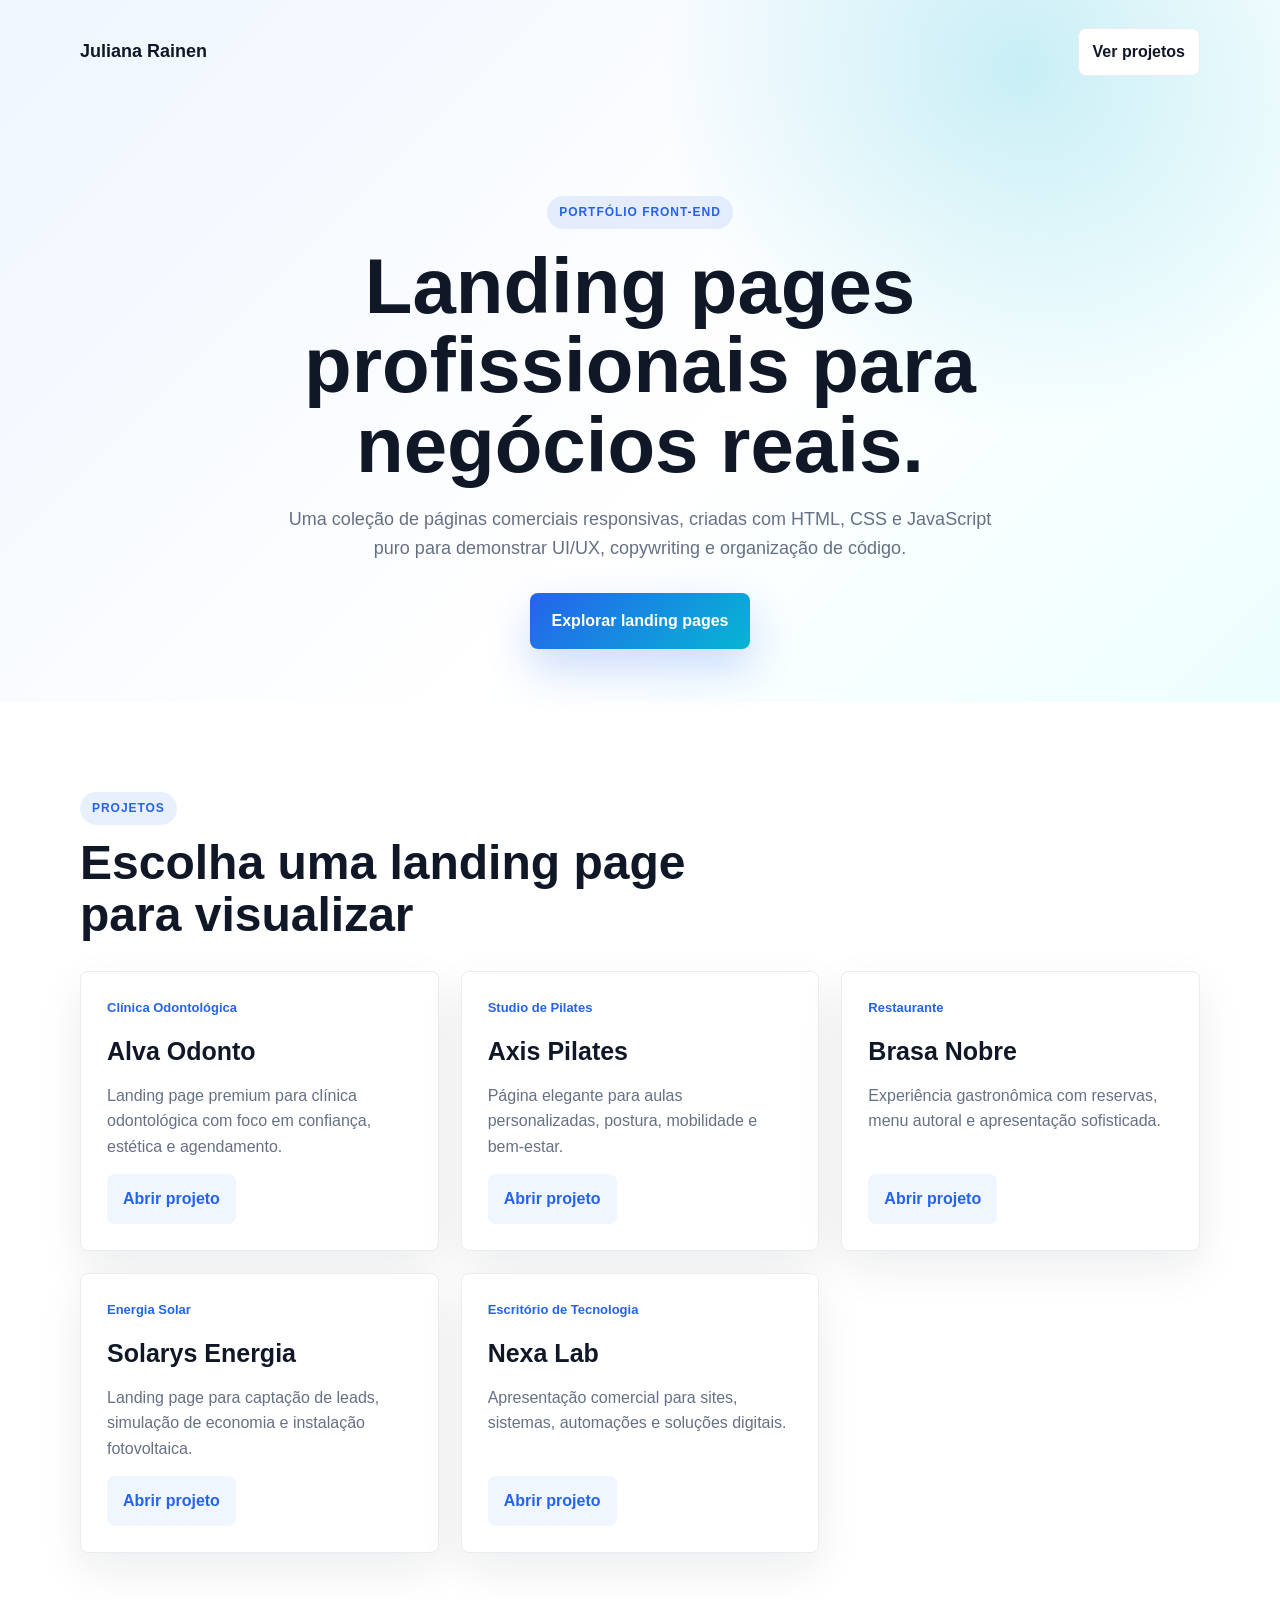
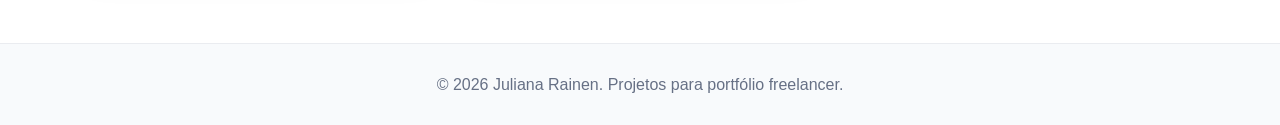
==== index.html @ 7afb49ec "feat: adiciona pagina inicial para deploy no netlify" ====
<!DOCTYPE html>
<html lang="pt-BR">
<head>
    <meta charset="UTF-8">
    <meta name="viewport" content="width=device-width, initial-scale=1.0">
    <title>Landing Pages | Portfólio Juliana Rainen</title>
    <meta name="description" content="Coleção de landing pages comerciais criadas para o portfólio de Juliana Rainen.">
    <meta name="keywords" content="landing pages, portfólio, freelancer, HTML, CSS, JavaScript, Juliana Rainen">
    <meta property="og:title" content="Landing Pages | Portfólio Juliana Rainen">
    <meta property="og:description" content="Projetos de landing pages profissionais para diferentes nichos.">
    <meta property="og:type" content="website">
    <link rel="stylesheet" href="./portfolio.css">
</head>
<body>
    <header class="hero">
        <nav class="nav">
            <a class="brand" href="./index.html">Juliana Rainen</a>
            <a class="nav-link" href="#projetos">Ver projetos</a>
        </nav>

        <div class="hero-content">
            <span class="tag">Portfólio Front-End</span>
            <h1>Landing pages profissionais para negócios reais.</h1>
            <p>Uma coleção de páginas comerciais responsivas, criadas com HTML, CSS e JavaScript puro para demonstrar UI/UX, copywriting e organização de código.</p>
            <a class="button" href="#projetos">Explorar landing pages</a>
        </div>
    </header>

    <main>
        <section class="section" id="projetos">
            <div class="section-heading">
                <span class="tag">Projetos</span>
                <h2>Escolha uma landing page para visualizar</h2>
            </div>

            <div class="grid">
                <article class="card">
                    <span>Clínica Odontológica</span>
                    <h3>Alva Odonto</h3>
                    <p>Landing page premium para clínica odontológica com foco em confiança, estética e agendamento.</p>
                    <a href="./clinica-odontologica/">Abrir projeto</a>
                </article>

                <article class="card">
                    <span>Studio de Pilates</span>
                    <h3>Axis Pilates</h3>
                    <p>Página elegante para aulas personalizadas, postura, mobilidade e bem-estar.</p>
                    <a href="./studio-pilates/">Abrir projeto</a>
                </article>

                <article class="card">
                    <span>Restaurante</span>
                    <h3>Brasa Nobre</h3>
                    <p>Experiência gastronômica com reservas, menu autoral e apresentação sofisticada.</p>
                    <a href="./restaurante/">Abrir projeto</a>
                </article>

                <article class="card">
                    <span>Energia Solar</span>
                    <h3>Solarys Energia</h3>
                    <p>Landing page para captação de leads, simulação de economia e instalação fotovoltaica.</p>
                    <a href="./energia-solar/">Abrir projeto</a>
                </article>

                <article class="card">
                    <span>Escritório de Tecnologia</span>
                    <h3>Nexa Lab</h3>
                    <p>Apresentação comercial para sites, sistemas, automações e soluções digitais.</p>
                    <a href="./escritorio-tecnologia/">Abrir projeto</a>
                </article>
            </div>
        </section>
    </main>

    <footer class="footer">
        <p>© 2026 Juliana Rainen. Projetos para portfólio freelancer.</p>
    </footer>
</body>
</html>
---- portfolio.css ----
:root {
    --dark: #101828;
    --muted: #667085;
    --line: #eaecf0;
    --soft: #f8fafc;
    --primary: #2563eb;
    --secondary: #06b6d4;
    --white: #ffffff;
}

* {
    box-sizing: border-box;
    margin: 0;
    padding: 0;
}

html {
    scroll-behavior: smooth;
}

body {
    font-family: Arial, Helvetica, sans-serif;
    color: var(--dark);
    background: var(--white);
    line-height: 1.6;
}

a {
    color: inherit;
    text-decoration: none;
}

.hero {
    min-height: 78vh;
    padding: 28px;
    background:
        radial-gradient(circle at 80% 10%, rgba(6, 182, 212, .22), transparent 30%),
        linear-gradient(135deg, #eff6ff 0%, #ffffff 58%, #ecfeff 100%);
}

.nav {
    width: min(1120px, 100%);
    margin: 0 auto;
    display: flex;
    justify-content: space-between;
    align-items: center;
}

.brand {
    font-weight: 900;
    font-size: 18px;
}

.nav-link,
.button,
.card a {
    display: inline-flex;
    align-items: center;
    justify-content: center;
    border-radius: 8px;
    font-weight: 800;
}

.nav-link {
    padding: 10px 14px;
    background: var(--white);
    border: 1px solid var(--line);
}

.hero-content {
    width: min(920px, 100%);
    margin: 120px auto 0;
    text-align: center;
}

.tag {
    display: inline-flex;
    padding: 7px 12px;
    border-radius: 999px;
    color: var(--primary);
    background: rgba(37, 99, 235, .1);
    font-size: 12px;
    font-weight: 900;
    text-transform: uppercase;
    letter-spacing: .08em;
}

h1 {
    max-width: 850px;
    margin: 18px auto 20px;
    font-size: clamp(42px, 7vw, 78px);
    line-height: 1.02;
    letter-spacing: 0;
}

.hero-content p {
    max-width: 720px;
    margin: 0 auto 30px;
    color: var(--muted);
    font-size: 18px;
}

.button {
    padding: 15px 22px;
    color: var(--white);
    background: linear-gradient(135deg, var(--primary), var(--secondary));
    box-shadow: 0 18px 44px rgba(37, 99, 235, .24);
    transition: transform .2s ease;
}

.button:hover,
.card:hover {
    transform: translateY(-4px);
}

.section {
    width: min(1120px, calc(100% - 32px));
    margin: 0 auto;
    padding: 90px 0;
}

.section-heading {
    max-width: 720px;
    margin-bottom: 30px;
}

.section-heading h2 {
    margin-top: 12px;
    font-size: clamp(30px, 4vw, 48px);
    line-height: 1.08;
}

.grid {
    display: grid;
    grid-template-columns: repeat(3, 1fr);
    gap: 22px;
}

.card {
    min-height: 280px;
    display: flex;
    flex-direction: column;
    align-items: flex-start;
    padding: 26px;
    border: 1px solid var(--line);
    border-radius: 8px;
    background: var(--white);
    box-shadow: 0 16px 44px rgba(16, 24, 40, .08);
    transition: transform .2s ease, box-shadow .2s ease;
}

.card:hover {
    box-shadow: 0 24px 70px rgba(16, 24, 40, .14);
}

.card span {
    color: var(--primary);
    font-size: 13px;
    font-weight: 900;
}

.card h3 {
    margin: 12px 0;
    font-size: 25px;
}

.card p {
    color: var(--muted);
}

.card a {
    margin-top: auto;
    padding: 12px 16px;
    color: var(--primary);
    background: #eff6ff;
}

.footer {
    padding: 28px 16px;
    color: var(--muted);
    text-align: center;
    border-top: 1px solid var(--line);
    background: var(--soft);
}

@media (max-width: 900px) {
    .grid {
        grid-template-columns: repeat(2, 1fr);
    }
}

@media (max-width: 620px) {
    .hero {
        min-height: auto;
        padding: 22px 16px 72px;
    }

    .nav {
        align-items: flex-start;
        gap: 14px;
        flex-direction: column;
    }

    .hero-content {
        margin-top: 76px;
        text-align: left;
    }

    .hero-content p {
        margin-left: 0;
    }

    .grid {
        grid-template-columns: 1fr;
    }
}
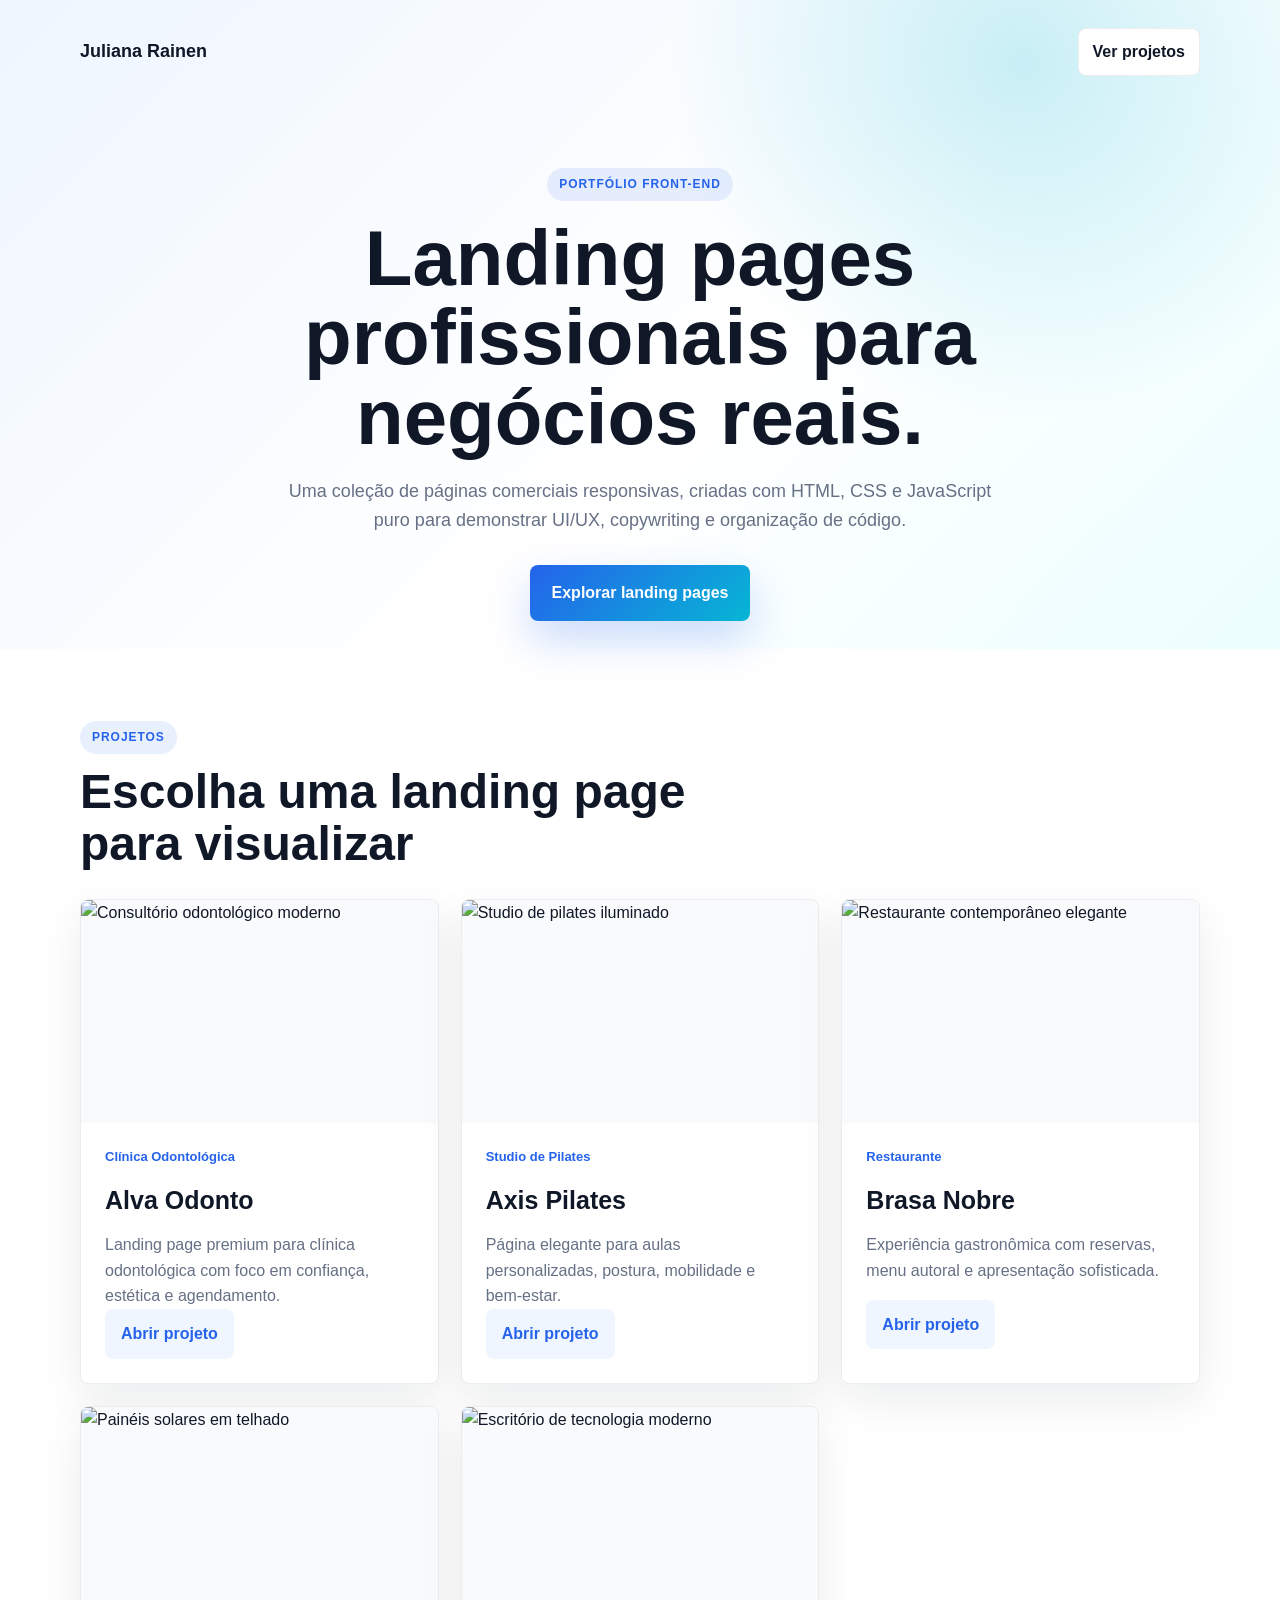
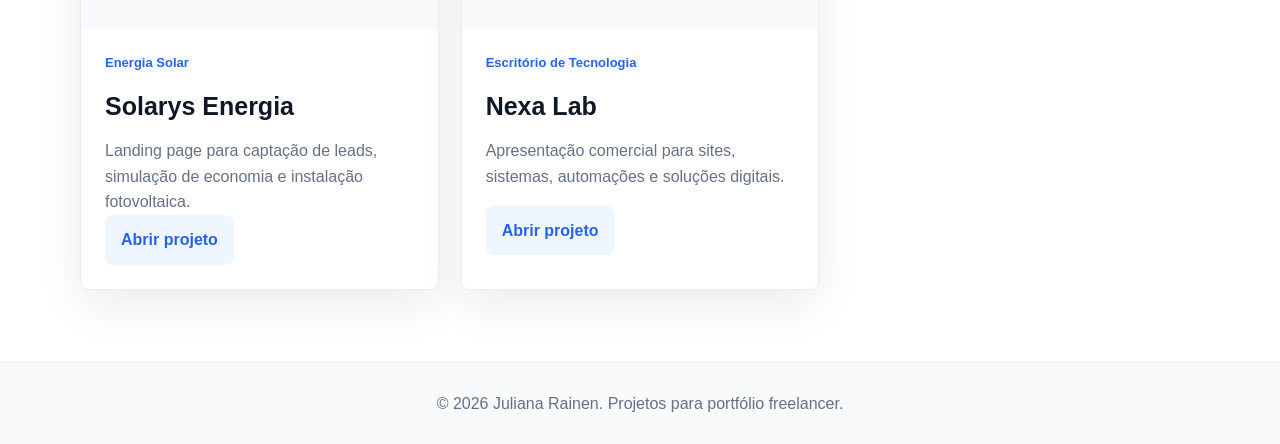
==== commit d908d659: "Adiciona imagens aos modelos de landing pages" ====
--- a/index.html
+++ b/index.html
@@ -35,38 +35,63 @@
 
             <div class="grid">
                 <article class="card">
-                    <span>Clínica Odontológica</span>
-                    <h3>Alva Odonto</h3>
-                    <p>Landing page premium para clínica odontológica com foco em confiança, estética e agendamento.</p>
-                    <a href="./clinica-odontologica/">Abrir projeto</a>
+                    <div class="card-media">
+                        <img src="https://images.unsplash.com/photo-1606811971618-4486d14f3f99?auto=format&fit=crop&w=900&q=80" alt="Consultório odontológico moderno">
+                    </div>
+                    <div class="card-body">
+                        <span>Clínica Odontológica</span>
+                        <h3>Alva Odonto</h3>
+                        <p>Landing page premium para clínica odontológica com foco em confiança, estética e agendamento.</p>
+                        <a href="./clinica-odontologica/">Abrir projeto</a>
+                    </div>
                 </article>
 
                 <article class="card">
-                    <span>Studio de Pilates</span>
-                    <h3>Axis Pilates</h3>
-                    <p>Página elegante para aulas personalizadas, postura, mobilidade e bem-estar.</p>
-                    <a href="./studio-pilates/">Abrir projeto</a>
+                    <div class="card-media">
+                        <img src="https://images.unsplash.com/photo-1518611012118-696072aa579a?auto=format&fit=crop&w=900&q=80" alt="Studio de pilates iluminado">
+                    </div>
+                    <div class="card-body">
+                        <span>Studio de Pilates</span>
+                        <h3>Axis Pilates</h3>
+                        <p>Página elegante para aulas personalizadas, postura, mobilidade e bem-estar.</p>
+                        <a href="./studio-pilates/">Abrir projeto</a>
+                    </div>
                 </article>
 
                 <article class="card">
-                    <span>Restaurante</span>
-                    <h3>Brasa Nobre</h3>
-                    <p>Experiência gastronômica com reservas, menu autoral e apresentação sofisticada.</p>
-                    <a href="./restaurante/">Abrir projeto</a>
+                    <div class="card-media">
+                        <img src="https://images.unsplash.com/photo-1517248135467-4c7edcad34c4?auto=format&fit=crop&w=900&q=80" alt="Restaurante contemporâneo elegante">
+                    </div>
+                    <div class="card-body">
+                        <span>Restaurante</span>
+                        <h3>Brasa Nobre</h3>
+                        <p>Experiência gastronômica com reservas, menu autoral e apresentação sofisticada.</p>
+                        <a href="./restaurante/">Abrir projeto</a>
+                    </div>
                 </article>
 
                 <article class="card">
-                    <span>Energia Solar</span>
-                    <h3>Solarys Energia</h3>
-                    <p>Landing page para captação de leads, simulação de economia e instalação fotovoltaica.</p>
-                    <a href="./energia-solar/">Abrir projeto</a>
+                    <div class="card-media">
+                        <img src="https://images.unsplash.com/photo-1509391366360-2e959784a276?auto=format&fit=crop&w=900&q=80" alt="Painéis solares em telhado">
+                    </div>
+                    <div class="card-body">
+                        <span>Energia Solar</span>
+                        <h3>Solarys Energia</h3>
+                        <p>Landing page para captação de leads, simulação de economia e instalação fotovoltaica.</p>
+                        <a href="./energia-solar/">Abrir projeto</a>
+                    </div>
                 </article>
 
                 <article class="card">
-                    <span>Escritório de Tecnologia</span>
-                    <h3>Nexa Lab</h3>
-                    <p>Apresentação comercial para sites, sistemas, automações e soluções digitais.</p>
-                    <a href="./escritorio-tecnologia/">Abrir projeto</a>
+                    <div class="card-media">
+                        <img src="https://images.unsplash.com/photo-1497366754035-f200968a6e72?auto=format&fit=crop&w=900&q=80" alt="Escritório de tecnologia moderno">
+                    </div>
+                    <div class="card-body">
+                        <span>Escritório de Tecnologia</span>
+                        <h3>Nexa Lab</h3>
+                        <p>Apresentação comercial para sites, sistemas, automações e soluções digitais.</p>
+                        <a href="./escritorio-tecnologia/">Abrir projeto</a>
+                    </div>
                 </article>
             </div>
         </section>
--- a/portfolio.css
+++ b/portfolio.css
@@ -31,7 +31,7 @@
 }
 
 .hero {
-    min-height: 78vh;
+    min-height: 68vh;
     padding: 28px;
     background:
         radial-gradient(circle at 80% 10%, rgba(6, 182, 212, .22), transparent 30%),
@@ -69,7 +69,7 @@
 
 .hero-content {
     width: min(920px, 100%);
-    margin: 120px auto 0;
+    margin: 92px auto 0;
     text-align: center;
 }
 
@@ -116,7 +116,7 @@
 .section {
     width: min(1120px, calc(100% - 32px));
     margin: 0 auto;
-    padding: 90px 0;
+    padding: 72px 0;
 }
 
 .section-heading {
@@ -141,16 +141,43 @@
     display: flex;
     flex-direction: column;
     align-items: flex-start;
-    padding: 26px;
     border: 1px solid var(--line);
     border-radius: 8px;
     background: var(--white);
     box-shadow: 0 16px 44px rgba(16, 24, 40, .08);
+    overflow: hidden;
     transition: transform .2s ease, box-shadow .2s ease;
+}
+
+.card-media {
+    width: 100%;
+    aspect-ratio: 16 / 10;
+    overflow: hidden;
+    background: var(--soft);
+}
+
+.card-media img {
+    width: 100%;
+    height: 100%;
+    display: block;
+    object-fit: cover;
+    transition: transform .35s ease;
 }
 
 .card:hover {
     box-shadow: 0 24px 70px rgba(16, 24, 40, .14);
+}
+
+.card:hover .card-media img {
+    transform: scale(1.05);
+}
+
+.card-body {
+    min-height: 250px;
+    display: flex;
+    flex-direction: column;
+    align-items: flex-start;
+    padding: 24px;
 }
 
 .card span {
